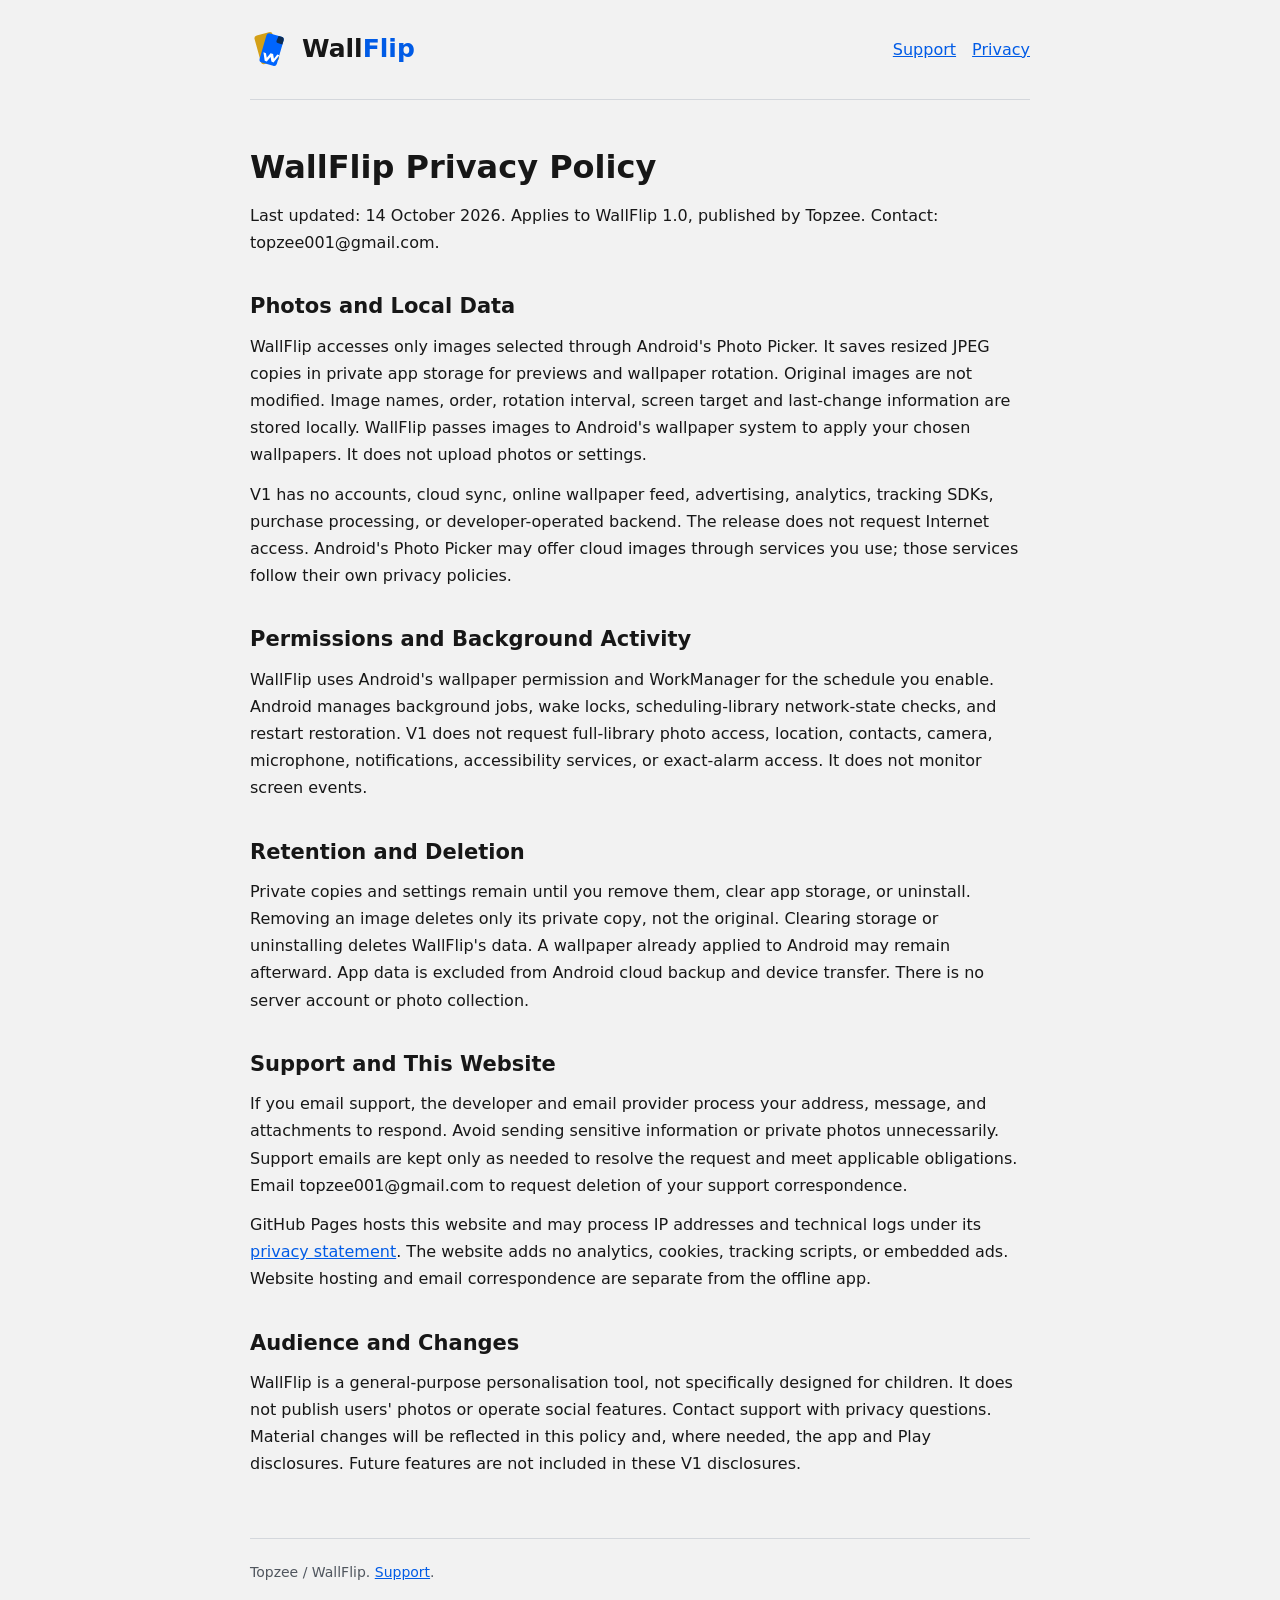
==== privacy/index.html @ 174c747f "Publish WallFlip support: privacy/index.html" ====
<!doctype html>
<html lang="en"><head><meta charset="utf-8"><meta name="viewport" content="width=device-width, initial-scale=1">
<meta name="description" content="WallFlip V1 privacy policy by Topzee."><title>WallFlip Privacy Policy</title>
<link rel="icon" href="../assets/wallflip-mark.svg" type="image/svg+xml"><link rel="stylesheet" href="../style.css"></head>
<body><header><a class="brand" href="../"><img src="../assets/wallflip-mark.svg" alt=""><div>Wall<span>Flip</span></div></a>
<nav><a href="../">Support</a><a href="./">Privacy</a></nav></header>
<main><h1>WallFlip Privacy Policy</h1>
<p>Last updated: 14 October 2026. Applies to WallFlip 1.0, published by Topzee. Contact: topzee001@gmail.com.</p>
<h2>Photos and Local Data</h2>
<p>WallFlip accesses only images selected through Android's Photo Picker. It saves resized JPEG copies in private app storage for previews and wallpaper rotation. Original images are not modified. Image names, order, rotation interval, screen target and last-change information are stored locally. WallFlip passes images to Android's wallpaper system to apply your chosen wallpapers. It does not upload photos or settings.</p>
<p>V1 has no accounts, cloud sync, online wallpaper feed, advertising, analytics, tracking SDKs, purchase processing, or developer-operated backend. The release does not request Internet access. Android's Photo Picker may offer cloud images through services you use; those services follow their own privacy policies.</p>
<h2>Permissions and Background Activity</h2>
<p>WallFlip uses Android's wallpaper permission and WorkManager for the schedule you enable. Android manages background jobs, wake locks, scheduling-library network-state checks, and restart restoration. V1 does not request full-library photo access, location, contacts, camera, microphone, notifications, accessibility services, or exact-alarm access. It does not monitor screen events.</p>
<h2>Retention and Deletion</h2>
<p>Private copies and settings remain until you remove them, clear app storage, or uninstall. Removing an image deletes only its private copy, not the original. Clearing storage or uninstalling deletes WallFlip's data. A wallpaper already applied to Android may remain afterward. App data is excluded from Android cloud backup and device transfer. There is no server account or photo collection.</p>
<h2>Support and This Website</h2>
<p>If you email support, the developer and email provider process your address, message, and attachments to respond. Avoid sending sensitive information or private photos unnecessarily. Support emails are kept only as needed to resolve the request and meet applicable obligations. Email topzee001@gmail.com to request deletion of your support correspondence.</p>
<p>GitHub Pages hosts this website and may process IP addresses and technical logs under its <a href="https://docs.github.com/en/site-policy/privacy-policies/github-general-privacy-statement">privacy statement</a>. The website adds no analytics, cookies, tracking scripts, or embedded ads. Website hosting and email correspondence are separate from the offline app.</p>
<h2>Audience and Changes</h2>
<p>WallFlip is a general-purpose personalisation tool, not specifically designed for children. It does not publish users' photos or operate social features. Contact support with privacy questions. Material changes will be reflected in this policy and, where needed, the app and Play disclosures. Future features are not included in these V1 disclosures.</p></main><footer>Topzee / WallFlip. <a href="../">Support</a>.</footer></body></html>
---- style.css ----
:root { color-scheme: light dark; --bg: #f2f2f2; --text: #171717; --muted: #50565e; --accent: #005be6; --line: #d4d7dc; }
* { box-sizing: border-box; }
body { margin: 0; background: var(--bg); color: var(--text); font: 16px/1.7 system-ui, sans-serif; letter-spacing: 0; }
header, main, footer { width: min(100% - 40px, 780px); margin: auto; }
header { display: flex; align-items: center; justify-content: space-between; gap: 20px; padding: 28px 0; border-bottom: 1px solid var(--line); }
.brand { display: flex; align-items: center; gap: 10px; text-decoration: none; color: var(--text); font-size: 25px; font-weight: 750; }
.brand img { width: 42px; height: 42px; }
.brand span { color: var(--accent); }
nav { display: flex; flex-wrap: wrap; gap: 16px; }
a { color: var(--accent); overflow-wrap: anywhere; }
a:focus-visible { outline: 3px solid #d4a017; outline-offset: 4px; }
main { padding: 32px 0 48px; }
h1 { font-size: 32px; line-height: 1.2; margin: 16px 0; }
h2 { font-size: 21px; line-height: 1.35; margin: 36px 0 10px; }
p { margin: 12px 0; }
.meta { color: var(--muted); }
footer { border-top: 1px solid var(--line); color: var(--muted); padding: 22px 0 40px; font-size: 14px; }
@media (prefers-color-scheme: dark) { :root { --bg: #111111; --text: #f4f4f4; --muted: #b9bfc8; --accent: #408aff; --line: #353a42; } }
@media (max-width: 440px) { header { align-items: flex-start; flex-direction: column; gap: 12px; } h1 { font-size: 28px; } }
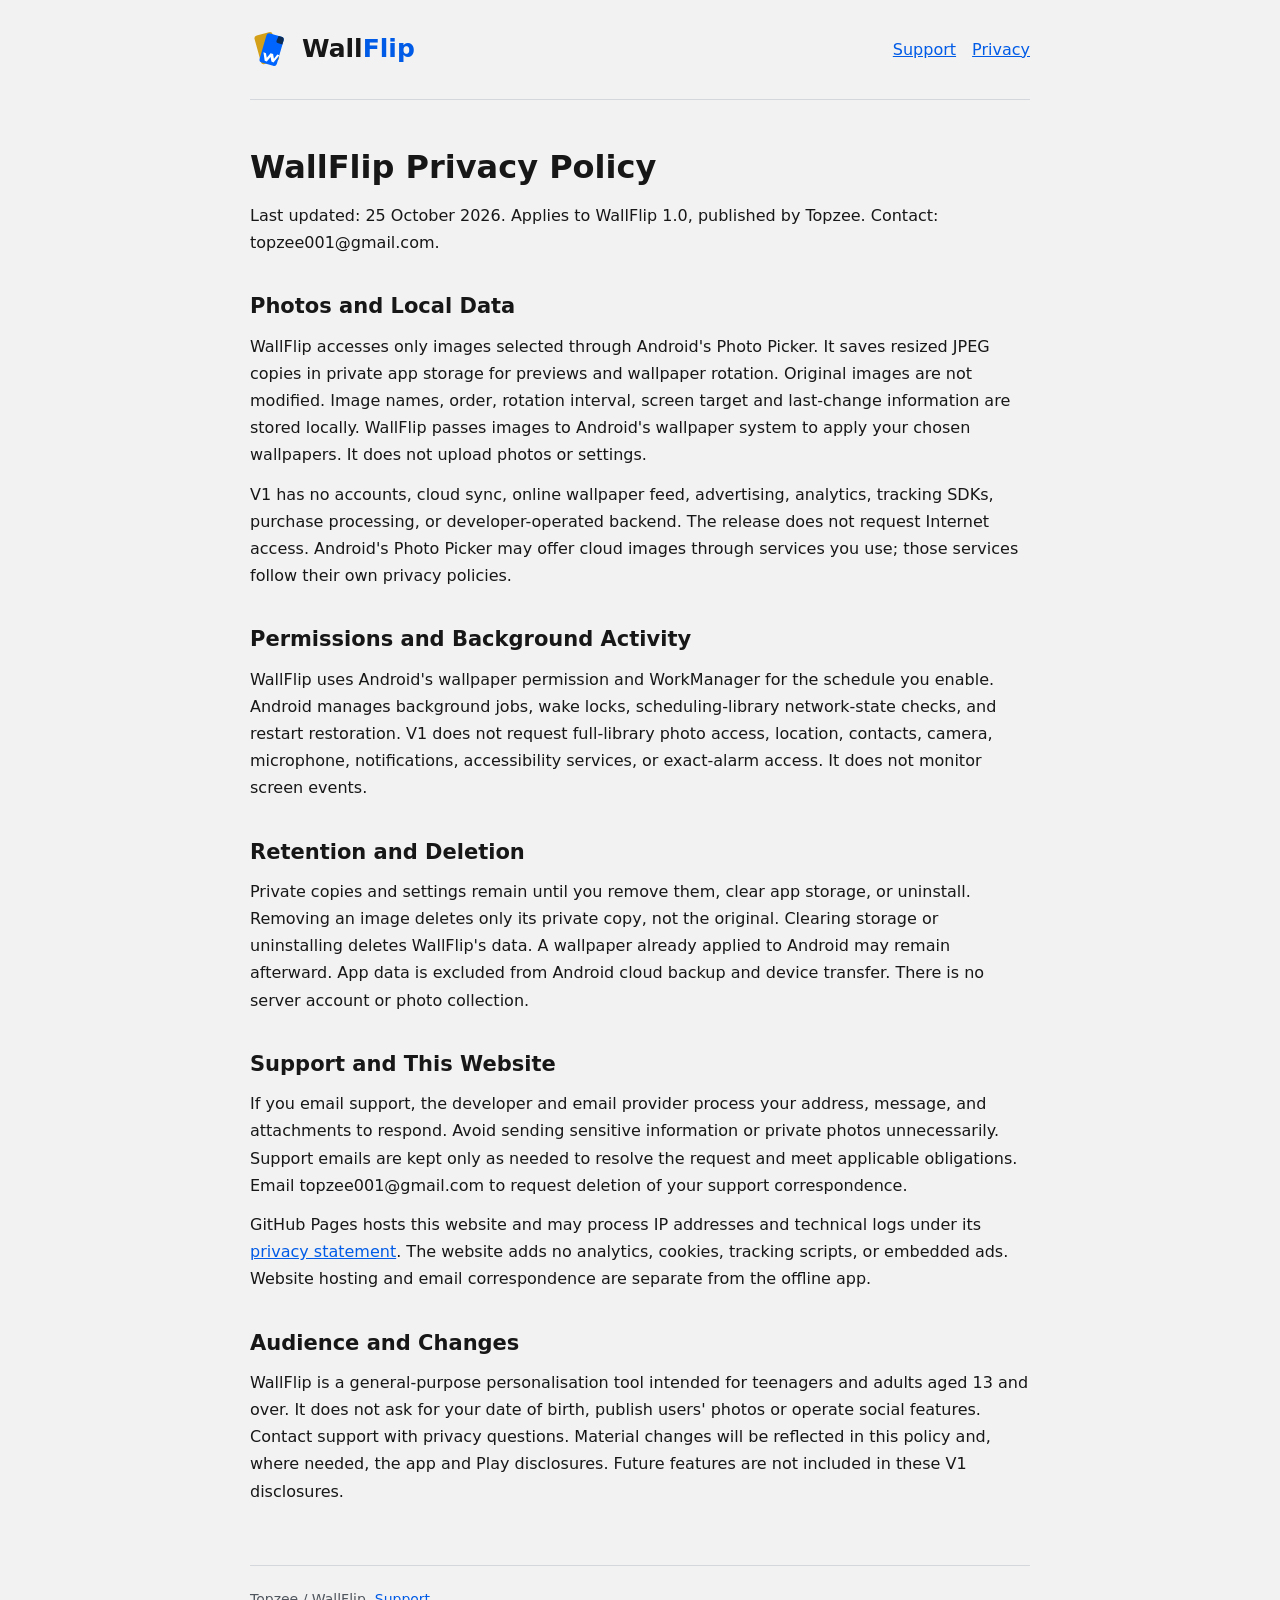
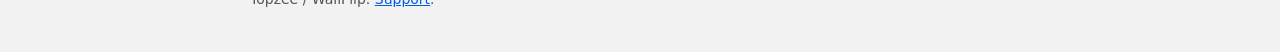
==== commit 14863f50: "Publish WallFlip support: privacy/index.html" ====
--- a/privacy/index.html
+++ b/privacy/index.html
@@ -5,7 +5,7 @@
 <body><header><a class="brand" href="../"><img src="../assets/wallflip-mark.svg" alt=""><div>Wall<span>Flip</span></div></a>
 <nav><a href="../">Support</a><a href="./">Privacy</a></nav></header>
 <main><h1>WallFlip Privacy Policy</h1>
-<p>Last updated: 14 October 2026. Applies to WallFlip 1.0, published by Topzee. Contact: topzee001@gmail.com.</p>
+<p>Last updated: 25 October 2026. Applies to WallFlip 1.0, published by Topzee. Contact: topzee001@gmail.com.</p>
 <h2>Photos and Local Data</h2>
 <p>WallFlip accesses only images selected through Android's Photo Picker. It saves resized JPEG copies in private app storage for previews and wallpaper rotation. Original images are not modified. Image names, order, rotation interval, screen target and last-change information are stored locally. WallFlip passes images to Android's wallpaper system to apply your chosen wallpapers. It does not upload photos or settings.</p>
 <p>V1 has no accounts, cloud sync, online wallpaper feed, advertising, analytics, tracking SDKs, purchase processing, or developer-operated backend. The release does not request Internet access. Android's Photo Picker may offer cloud images through services you use; those services follow their own privacy policies.</p>
@@ -17,4 +17,4 @@
 <p>If you email support, the developer and email provider process your address, message, and attachments to respond. Avoid sending sensitive information or private photos unnecessarily. Support emails are kept only as needed to resolve the request and meet applicable obligations. Email topzee001@gmail.com to request deletion of your support correspondence.</p>
 <p>GitHub Pages hosts this website and may process IP addresses and technical logs under its <a href="https://docs.github.com/en/site-policy/privacy-policies/github-general-privacy-statement">privacy statement</a>. The website adds no analytics, cookies, tracking scripts, or embedded ads. Website hosting and email correspondence are separate from the offline app.</p>
 <h2>Audience and Changes</h2>
-<p>WallFlip is a general-purpose personalisation tool, not specifically designed for children. It does not publish users' photos or operate social features. Contact support with privacy questions. Material changes will be reflected in this policy and, where needed, the app and Play disclosures. Future features are not included in these V1 disclosures.</p></main><footer>Topzee / WallFlip. <a href="../">Support</a>.</footer></body></html>
+<p>WallFlip is a general-purpose personalisation tool intended for teenagers and adults aged 13 and over. It does not ask for your date of birth, publish users' photos or operate social features. Contact support with privacy questions. Material changes will be reflected in this policy and, where needed, the app and Play disclosures. Future features are not included in these V1 disclosures.</p></main><footer>Topzee / WallFlip. <a href="../">Support</a>.</footer></body></html>
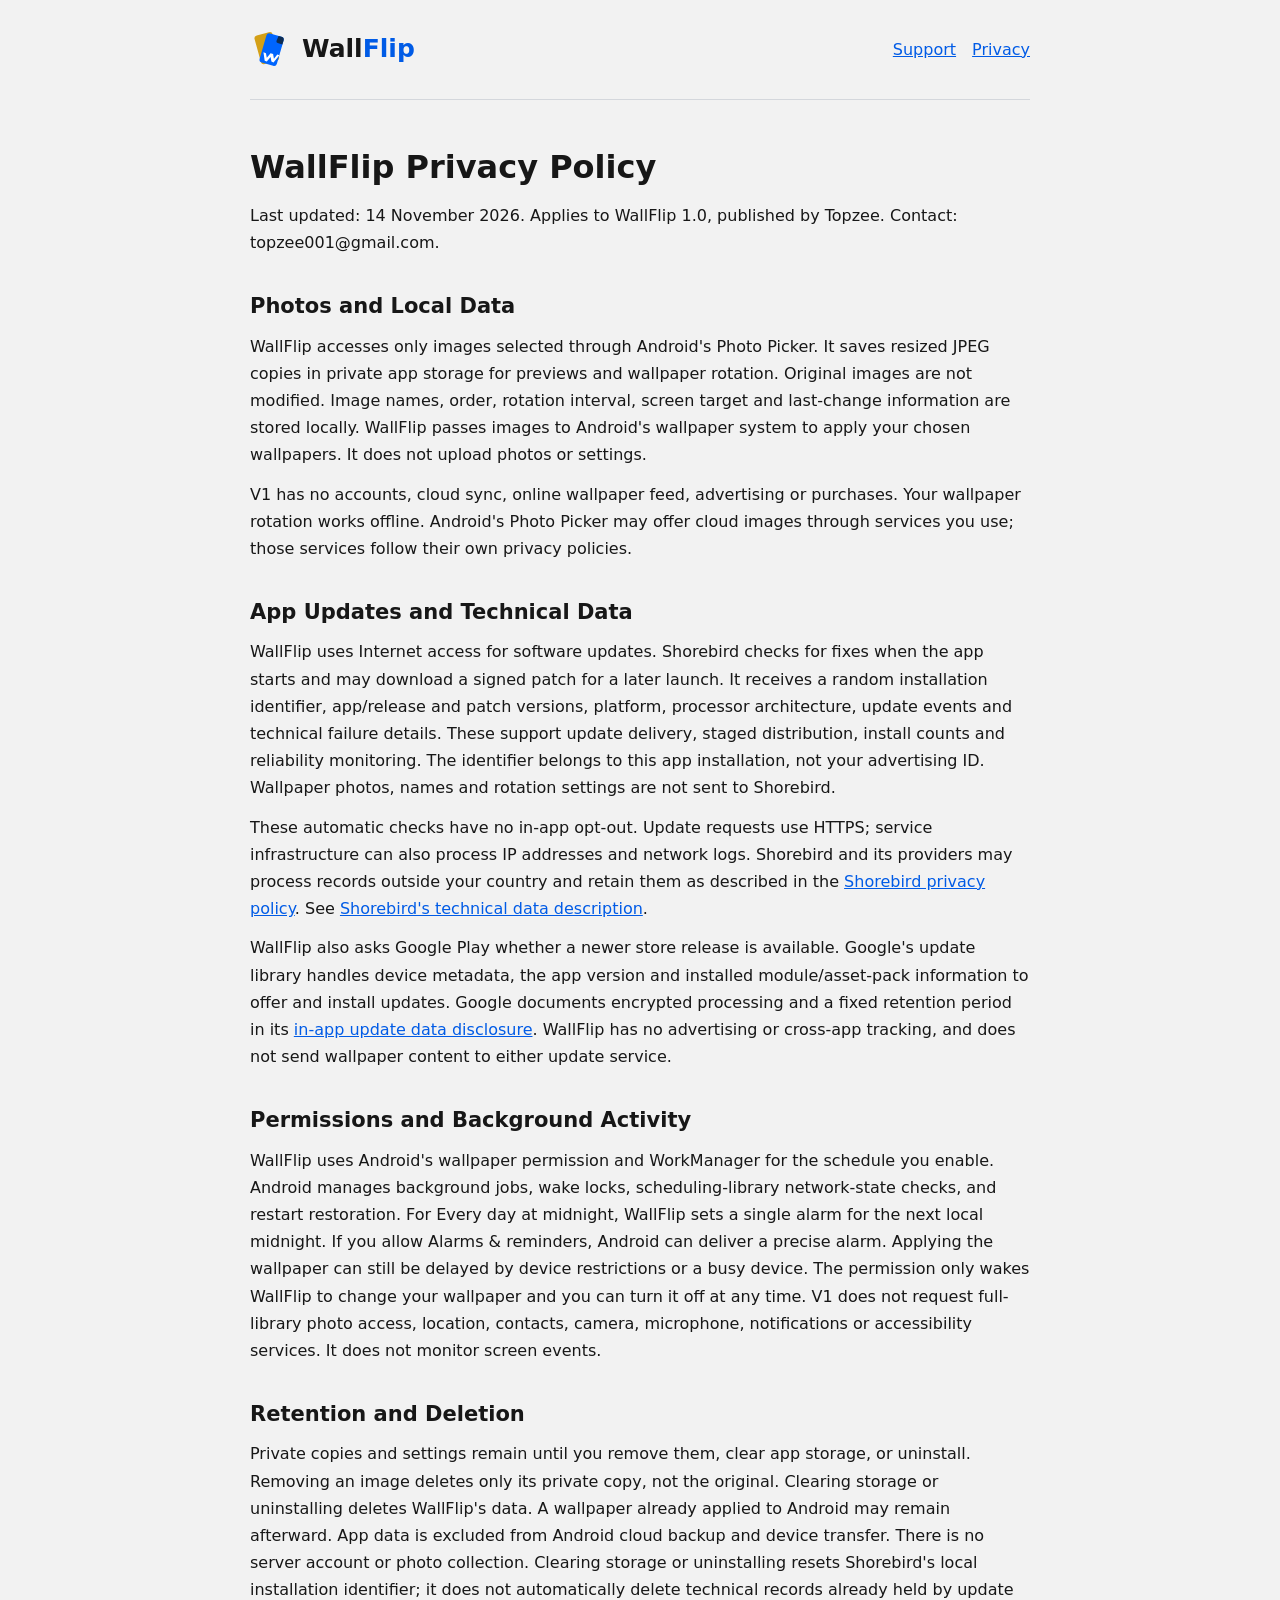
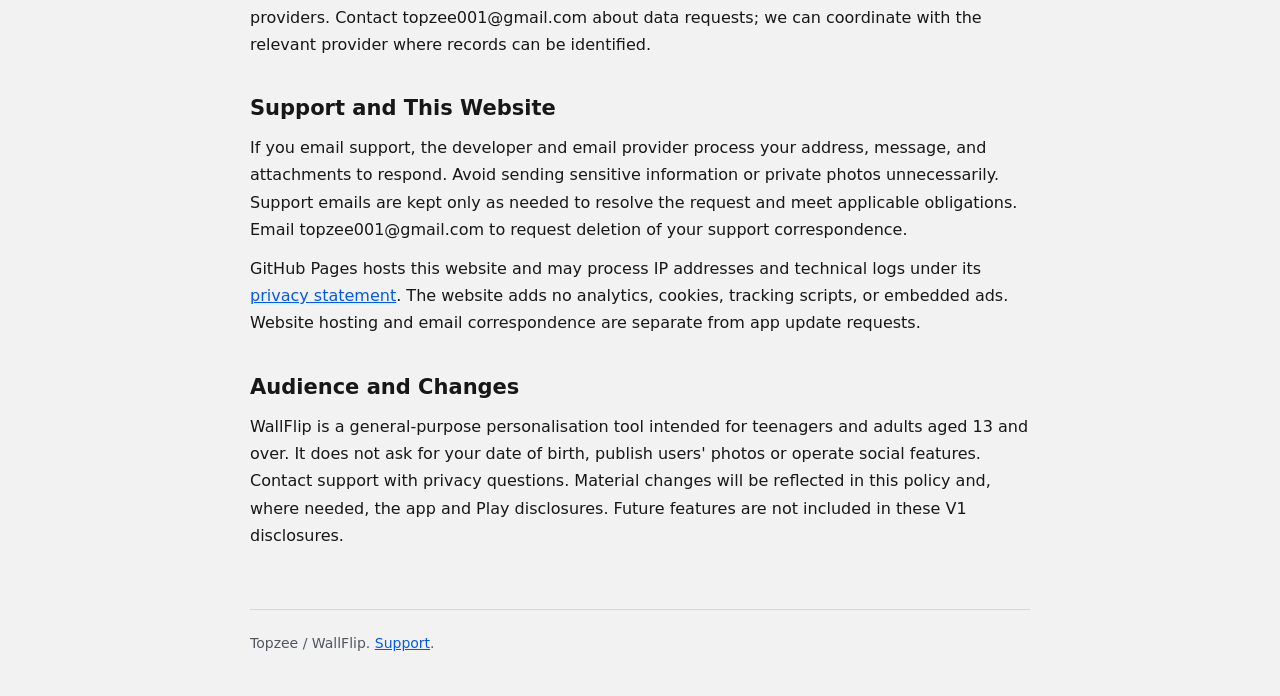
==== commit 092d44af: "Publish WallFlip support: privacy/index.html" ====
--- a/privacy/index.html
+++ b/privacy/index.html
@@ -5,16 +5,20 @@
 <body><header><a class="brand" href="../"><img src="../assets/wallflip-mark.svg" alt=""><div>Wall<span>Flip</span></div></a>
 <nav><a href="../">Support</a><a href="./">Privacy</a></nav></header>
 <main><h1>WallFlip Privacy Policy</h1>
-<p>Last updated: 25 October 2026. Applies to WallFlip 1.0, published by Topzee. Contact: topzee001@gmail.com.</p>
+<p>Last updated: 14 November 2026. Applies to WallFlip 1.0, published by Topzee. Contact: topzee001@gmail.com.</p>
 <h2>Photos and Local Data</h2>
 <p>WallFlip accesses only images selected through Android's Photo Picker. It saves resized JPEG copies in private app storage for previews and wallpaper rotation. Original images are not modified. Image names, order, rotation interval, screen target and last-change information are stored locally. WallFlip passes images to Android's wallpaper system to apply your chosen wallpapers. It does not upload photos or settings.</p>
-<p>V1 has no accounts, cloud sync, online wallpaper feed, advertising, analytics, tracking SDKs, purchase processing, or developer-operated backend. The release does not request Internet access. Android's Photo Picker may offer cloud images through services you use; those services follow their own privacy policies.</p>
+<p>V1 has no accounts, cloud sync, online wallpaper feed, advertising or purchases. Your wallpaper rotation works offline. Android's Photo Picker may offer cloud images through services you use; those services follow their own privacy policies.</p>
+<h2>App Updates and Technical Data</h2>
+<p>WallFlip uses Internet access for software updates. Shorebird checks for fixes when the app starts and may download a signed patch for a later launch. It receives a random installation identifier, app/release and patch versions, platform, processor architecture, update events and technical failure details. These support update delivery, staged distribution, install counts and reliability monitoring. The identifier belongs to this app installation, not your advertising ID. Wallpaper photos, names and rotation settings are not sent to Shorebird.</p>
+<p>These automatic checks have no in-app opt-out. Update requests use HTTPS; service infrastructure can also process IP addresses and network logs. Shorebird and its providers may process records outside your country and retain them as described in the <a href="https://shorebird.dev/privacy/">Shorebird privacy policy</a>. See <a href="https://docs.shorebird.dev/system/what-shorebird-collects/">Shorebird's technical data description</a>.</p>
+<p>WallFlip also asks Google Play whether a newer store release is available. Google's update library handles device metadata, the app version and installed module/asset-pack information to offer and install updates. Google documents encrypted processing and a fixed retention period in its <a href="https://developer.android.com/guide/playcore/in-app-updates#data-safety">in-app update data disclosure</a>. WallFlip has no advertising or cross-app tracking, and does not send wallpaper content to either update service.</p>
 <h2>Permissions and Background Activity</h2>
-<p>WallFlip uses Android's wallpaper permission and WorkManager for the schedule you enable. Android manages background jobs, wake locks, scheduling-library network-state checks, and restart restoration. V1 does not request full-library photo access, location, contacts, camera, microphone, notifications, accessibility services, or exact-alarm access. It does not monitor screen events.</p>
+<p>WallFlip uses Android's wallpaper permission and WorkManager for the schedule you enable. Android manages background jobs, wake locks, scheduling-library network-state checks, and restart restoration. For Every day at midnight, WallFlip sets a single alarm for the next local midnight. If you allow Alarms &amp; reminders, Android can deliver a precise alarm. Applying the wallpaper can still be delayed by device restrictions or a busy device. The permission only wakes WallFlip to change your wallpaper and you can turn it off at any time. V1 does not request full-library photo access, location, contacts, camera, microphone, notifications or accessibility services. It does not monitor screen events.</p>
 <h2>Retention and Deletion</h2>
-<p>Private copies and settings remain until you remove them, clear app storage, or uninstall. Removing an image deletes only its private copy, not the original. Clearing storage or uninstalling deletes WallFlip's data. A wallpaper already applied to Android may remain afterward. App data is excluded from Android cloud backup and device transfer. There is no server account or photo collection.</p>
+<p>Private copies and settings remain until you remove them, clear app storage, or uninstall. Removing an image deletes only its private copy, not the original. Clearing storage or uninstalling deletes WallFlip's data. A wallpaper already applied to Android may remain afterward. App data is excluded from Android cloud backup and device transfer. There is no server account or photo collection. Clearing storage or uninstalling resets Shorebird's local installation identifier; it does not automatically delete technical records already held by update providers. Contact topzee001@gmail.com about data requests; we can coordinate with the relevant provider where records can be identified.</p>
 <h2>Support and This Website</h2>
 <p>If you email support, the developer and email provider process your address, message, and attachments to respond. Avoid sending sensitive information or private photos unnecessarily. Support emails are kept only as needed to resolve the request and meet applicable obligations. Email topzee001@gmail.com to request deletion of your support correspondence.</p>
-<p>GitHub Pages hosts this website and may process IP addresses and technical logs under its <a href="https://docs.github.com/en/site-policy/privacy-policies/github-general-privacy-statement">privacy statement</a>. The website adds no analytics, cookies, tracking scripts, or embedded ads. Website hosting and email correspondence are separate from the offline app.</p>
+<p>GitHub Pages hosts this website and may process IP addresses and technical logs under its <a href="https://docs.github.com/en/site-policy/privacy-policies/github-general-privacy-statement">privacy statement</a>. The website adds no analytics, cookies, tracking scripts, or embedded ads. Website hosting and email correspondence are separate from app update requests.</p>
 <h2>Audience and Changes</h2>
 <p>WallFlip is a general-purpose personalisation tool intended for teenagers and adults aged 13 and over. It does not ask for your date of birth, publish users' photos or operate social features. Contact support with privacy questions. Material changes will be reflected in this policy and, where needed, the app and Play disclosures. Future features are not included in these V1 disclosures.</p></main><footer>Topzee / WallFlip. <a href="../">Support</a>.</footer></body></html>
